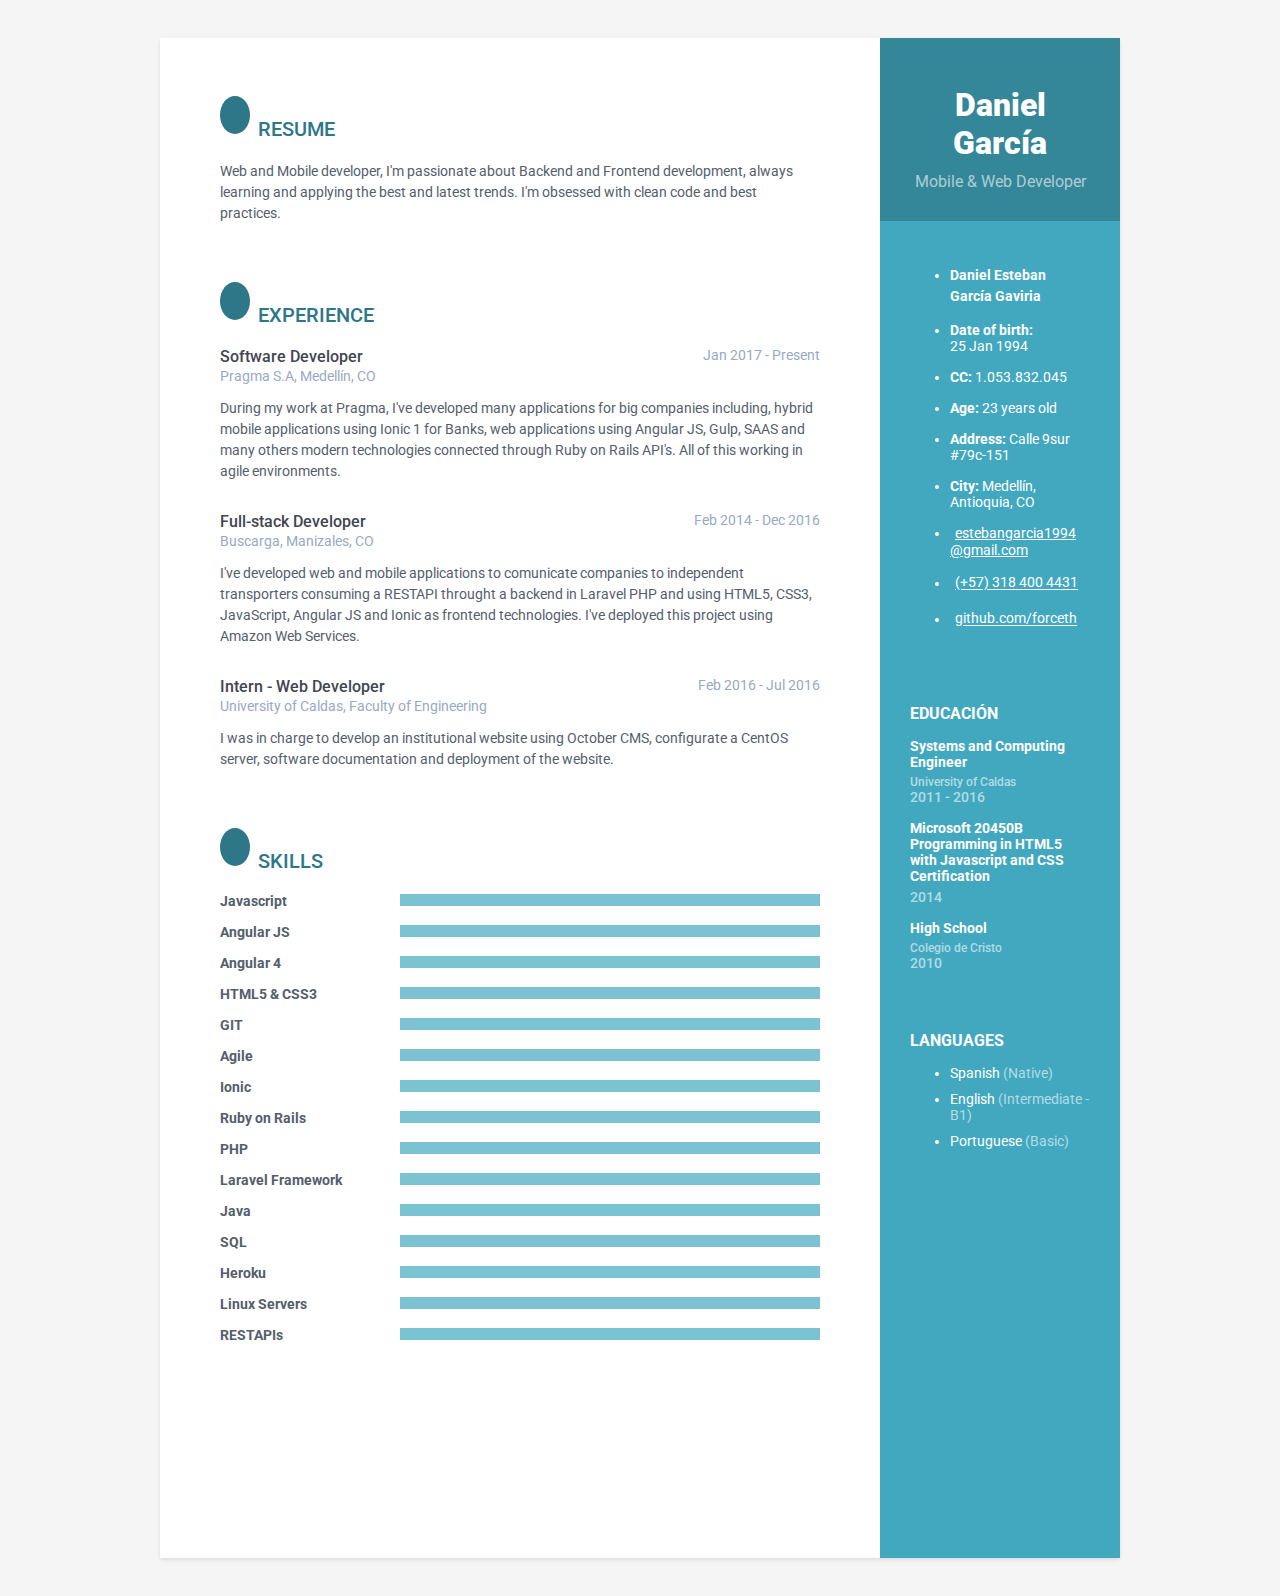
==== index.html @ 5e30acc3 "changes" ====
<!DOCTYPE html>
<!--[if IE 8]> <html lang="en" class="ie8"> <![endif]-->
<!--[if IE 9]> <html lang="en" class="ie9"> <![endif]-->
<!--[if !IE]><!-->
<html lang="en">
<!--<![endif]-->

<head>
    <title>CV Daniel García</title>
    <!-- Meta -->
    <meta charset="utf-8">
    <meta http-equiv="X-UA-Compatible" content="IE=edge">
    <meta name="viewport" content="width=device-width, initial-scale=1.0">
    <meta name="description" content="Responsive HTML5 Resume/CV Template for Developers">
    <meta name="author" content="Xiaoying Riley at 3rd Wave Media">
    <link rel="shortcut icon" href="">
    <link href='https://fonts.googleapis.com/css?family=Roboto:400,500,400italic,300italic,300,500italic,700,700italic,900,900italic'
        rel='stylesheet' type='text/css'>
    <!-- Global CSS -->
    <link rel="stylesheet" href="assets/plugins/bootstrap/css/bootstrap.min.css">
    <!-- Plugins CSS -->
    <link rel="stylesheet" href="assets/plugins/font-awesome/css/font-awesome.css">

    <!-- Theme CSS -->
    <link id="theme-style" rel="stylesheet" href="assets/css/styles.css">
    <!-- HTML5 shim and Respond.js for IE8 support of HTML5 elements and media queries -->
    <!--[if lt IE 9]>
      <script src="https://oss.maxcdn.com/html5shiv/3.7.2/html5shiv.min.js"></script>
      <script src="https://oss.maxcdn.com/respond/1.4.2/respond.min.js"></script>
    <![endif]-->
</head>

<body>
    <div class="wrapper">
        <div class="sidebar-wrapper">
            <div class="profile-container">
                <img class="profile" src="assets/images/profile-01.png" alt="" />
                <h1 class="name">Daniel García</h1>
                <h3 class="tagline"> Mobile &amp; Web Developer</h3>
            </div>
            <!--//profile-container-->

            <div class="contact-container container-block">
                <ul class="list-unstyled contact-list">
                    <li>
                        <p class="bold">Daniel Esteban García Gaviria</p>
                    </li>
                    <li><label class="bold">Date of birth:</label> <br>25 Jan 1994</li>
                    <li><label class="bold">CC:</label> 1.053.832.045</li>
                    <li><label class="bold">Age:</label> 23 years old</li>
                    <li><label class="bold">Address:</label> Calle 9sur #79c-151</li>
                    <li><label class="bold">City:</label> Medellín, Antioquia, CO</li>
                    <li class="email"><i class="fa fa-envelope"></i><a href="mailto: yourname@email.com">estebangarcia1994<br>@gmail.com</a></li>
                    <li class="phone"><i class="fa fa-phone"></i><a href="tel:3184004431">(+57) 318 400 4431</a></li>
                    <li class="github"><i class="fa fa-github"></i><a href="http://github.com/forceth" target="_blank">github.com/forceth</a></li>
                </ul>
            </div>
            <!--//contact-container-->
            <div class="education-container container-block">
                <h2 class="container-block-title">Educación</h2>
                <div class="item">
                    <h4 class="degree">Systems and Computing Engineer</h4>
                    <h5 class="meta">University of Caldas</h5>
                    <div class="time">2011 - 2016</div>
                </div>
                <!--//item-->
                <div class="item">
                    <h4 class="degree">Microsoft 20450B Programming in HTML5 with Javascript and CSS Certification</h4>
                    <div class="time">2014</div>
                </div>
                <div class="item">
                    <h4 class="degree">High School</h4>
                    <h5 class="meta">Colegio de Cristo</h5>
                    <div class="time">2010</div>
                </div>
                <!--//item-->
            </div>
            <!--//education-container-->

            <div class="languages-container container-block">
                <h2 class="container-block-title">Languages</h2>
                <ul class="list-unstyled interests-list">
                    <li>Spanish <span class="lang-desc">(Native)</span></li>
                    <li>English<span class="lang-desc"> (Intermediate - B1)</span></li>
                    <li>Portuguese <span class="lang-desc">(Basic)</span></li>
                </ul>
            </div>
            <!--//interests-->

            <!--//interests-->

        </div>
        <!--//sidebar-wrapper-->

        <div class="main-wrapper">

            <section class="section summary-section">
                <h2 class="section-title"><i class="fa fa-user"></i>Resume</h2>
                <div class="summary">
                    <p>Web and Mobile developer, I'm passionate about Backend and Frontend development, always learning and
                        applying the best and latest trends. I'm obsessed with clean code and best practices.</p>
                </div>
                <!--//summary-->
            </section>
            <!--//section-->

            <section class="section experiences-section">
                <h2 class="section-title"><i class="fa fa-briefcase"></i>Experience</h2>

                <div class="item">
                    <div class="meta">
                        <div class="upper-row">
                            <h3 class="job-title">Software Developer</h3>
                            <div class="time">Jan 2017 - Present</div>
                        </div>
                        <!--//upper-row-->
                        <div class="company">Pragma S.A, Medellín, CO</div>
                    </div>
                    <!--//meta-->
                    <div class="details">
                        <p> During my work at Pragma, I've developed many applications for big companies including, hybrid mobile
                            applications using Ionic 1 for Banks, web applications using Angular JS, Gulp, SAAS and many
                            others modern technologies connected through Ruby on Rails API's. All of this working in agile
                            environments.
                        </p>
                    </div>
                    <!--//details-->
                </div>
                <!--//item-->

                <div class="item">
                    <div class="meta">
                        <div class="upper-row">
                            <h3 class="job-title">Full-stack Developer</h3>
                            <div class="time">Feb 2014 - Dec 2016</div>
                        </div>
                        <!--//upper-row-->
                        <div class="company">Buscarga, Manizales, CO</div>
                    </div>
                    <!--//meta-->
                    <div class="details">
                        <p>I've developed web and mobile applications to comunicate companies to independent transporters consuming a
                            RESTAPI throught a backend in Laravel PHP and using HTML5, CSS3, JavaScript, Angular JS and Ionic
                            as frontend technologies. I've deployed this project using Amazon Web Services.</p>
                    </div>
                    <!--//details-->
                </div>
                <!--//item-->

                <div class="item">
                    <div class="meta">
                        <div class="upper-row">
                            <h3 class="job-title">Intern - Web Developer</h3>
                            <div class="time">Feb 2016 - Jul 2016</div>
                        </div>
                        <!--//upper-row-->
                        <div class="company">University of Caldas, Faculty of Engineering</div>
                    </div>
                    <!--//meta-->
                    <div class="details">
                        <p>I was in charge to develop an institutional website using October CMS, configurate a CentOS server,
                            software documentation and deployment of the website.</p>
                    </div>
                    <!--//details-->
                </div>
                <!--//item-->
            </section>
            <!--//section-->

            <section class="skills-section section">
                <h2 class="section-title"><i class="fa fa-rocket"></i>Skills</h2>
                <div class="skillset">
                    <div class="item">
                        <h3 class="level-title">Javascript</h3>
                        <div class="level-bar">
                            <div class="level-bar-inner" data-level="90%">
                            </div>
                        </div>
                        <!--//level-bar-->
                    </div>
                    <!--//item-->

                    <div class="item">
                        <h3 class="level-title">Angular JS</h3>
                        <div class="level-bar">
                            <div class="level-bar-inner" data-level="85%">
                            </div>
                        </div>
                        <!--//level-bar-->
                    </div>
                    <!--//item-->

                    <div class="item">
                        <h3 class="level-title">Angular 4</h3>
                        <div class="level-bar">
                            <div class="level-bar-inner" data-level="50%">
                            </div>
                        </div>
                        <!--//level-bar-->
                    </div>
                    <!--//item-->

                    <div class="item">
                        <h3 class="level-title">HTML5 &amp; CSS3</h3>
                        <div class="level-bar">
                            <div class="level-bar-inner" data-level="95%">
                            </div>
                        </div>
                        <!--//level-bar-->
                    </div>
                    <!--//item-->

                    <div class="item">
                        <h3 class="level-title">GIT</h3>
                        <div class="level-bar">
                            <div class="level-bar-inner" data-level="95%">
                            </div>
                        </div>
                        <!--//level-bar-->
                    </div>
                    <!--//item-->

                    <div class="item">
                        <h3 class="level-title">Agile</h3>
                        <div class="level-bar">
                            <div class="level-bar-inner" data-level="90%">
                            </div>
                        </div>
                        <!--//level-bar-->
                    </div>
                    <!--//item-->

                    <div class="item">
                        <h3 class="level-title">Ionic</h3>
                        <div class="level-bar">
                            <div class="level-bar-inner" data-level="80%">
                            </div>
                        </div>
                        <!--//level-bar-->
                    </div>
                    <!--//item-->

                    <div class="item">
                        <h3 class="level-title">Ruby on Rails</h3>
                        <div class="level-bar">
                            <div class="level-bar-inner" data-level="70%">
                            </div>
                        </div>
                        <!--//level-bar-->
                    </div>
                    <!--//item-->

                    <div class="item">
                        <h3 class="level-title">PHP</h3>
                        <div class="level-bar">
                            <div class="level-bar-inner" data-level="60%">
                            </div>
                        </div>
                        <!--//level-bar-->
                    </div>
                    <!--//item-->

                    <div class="item">
                        <h3 class="level-title">Laravel Framework</h3>
                        <div class="level-bar">
                            <div class="level-bar-inner" data-level="60%">
                            </div>
                        </div>
                        <!--//level-bar-->
                    </div>
                    <!--//item-->

                    <div class="item">
                        <h3 class="level-title">Java</h3>
                        <div class="level-bar">
                            <div class="level-bar-inner" data-level="90%">
                            </div>
                        </div>
                        <!--//level-bar-->
                    </div>
                    <!--//item-->

                    <div class="item">
                        <h3 class="level-title">SQL</h3>
                        <div class="level-bar">
                            <div class="level-bar-inner" data-level="80%">
                            </div>
                        </div>
                        <!--//level-bar-->
                    </div>
                    <!--//item-->

                    <div class="item">
                        <h3 class="level-title">Heroku</h3>
                        <div class="level-bar">
                            <div class="level-bar-inner" data-level="60%">
                            </div>
                        </div>
                        <!--//level-bar-->
                    </div>
                    <!--//item-->

                    <div class="item">
                        <h3 class="level-title">Linux Servers</h3>
                        <div class="level-bar">
                            <div class="level-bar-inner" data-level="50%">
                            </div>
                        </div>
                        <!--//level-bar-->
                    </div>
                    <!--//item-->

                    <div class="item">
                        <h3 class="level-title">RESTAPIs</h3>
                        <div class="level-bar">
                            <div class="level-bar-inner" data-level="80%">
                            </div>
                        </div>
                        <!--//level-bar-->
                    </div>
                    <!--//item-->
                </div>
            </section>
            <!--//skills-section-->

        </div>
        <!--//main-body-->
    </div>
    <!-- Javascript -->
    <script type="text/javascript" src="assets/plugins/jquery-1.11.3.min.js"></script>
    <script type="text/javascript" src="assets/plugins/bootstrap/js/bootstrap.min.js"></script>
    <!-- custom js -->
    <script type="text/javascript" src="assets/js/main.js"></script>
</body>

</html>
---- assets/css/styles.css ----
/*
 * Template Name: Orbit - Responsive Resume/CV Template for Developers
 * Version: 1.0
 * Author: Xiaoying Riley
 * Twitter: @3rdwave_themes
 * License: Creative Commons Attribution 3.0 License
 * Website: http://themes.3rdwavemedia.com/
*/
/* styles.css */
/* ======= Base ======= */
body {
  font-family: 'Roboto', sans-serif;
  color: #545E6C;
  background: #f5f5f5;
  font-size: 14px;
  padding: 30px;
  -webkit-font-smoothing: antialiased;
  -moz-osx-font-smoothing: grayscale;
}
h1,
h2,
h3,
h4,
h5,
h6 {
  font-weight: 700;
}
a {
  color: #2d7788;
  -webkit-transition: all 0.4s ease-in-out;
  -moz-transition: all 0.4s ease-in-out;
  -ms-transition: all 0.4s ease-in-out;
  -o-transition: all 0.4s ease-in-out;
}
a:hover {
  text-decoration: underline;
  color: #1a454f;
}
a:focus {
  text-decoration: none;
}
p {
  line-height: 1.5;
}
.wrapper {
  background: #42A8C0;
  max-width: 960px;
  margin: 0 auto;
  position: relative;
  -webkit-box-shadow: 0px 2px 4px rgba(0, 0, 0, 0.1);
  -moz-box-shadow: 0px 2px 4px rgba(0, 0, 0, 0.1);
  box-shadow: 0px 2px 4px rgba(0, 0, 0, 0.1);
}
.sidebar-wrapper {
  background: #42A8C0;
  position: absolute;
  right: 0;
  width: 240px;
  height: 100%;
  min-height: 800px;
  color: #fff;
}
.sidebar-wrapper a {
  color: #fff;
}
.sidebar-wrapper .profile-container {
  padding: 30px;
  background: rgba(0, 0, 0, 0.2);
  text-align: center;
  color: #fff;
}
.sidebar-wrapper .name {
  font-size: 32px;
  font-weight: 900;
  margin-top: 0;
  margin-bottom: 10px;
}
.sidebar-wrapper .tagline {
  color: rgba(255, 255, 255, 0.6);
  font-size: 16px;
  font-weight: 400;
  margin-top: 0;
  margin-bottom: 0;
}
.sidebar-wrapper .profile {
  margin-bottom: 15px;
}
.sidebar-wrapper .contact-list .fa {
  margin-right: 5px;
  font-size: 18px;
  vertical-align: middle;
}
.sidebar-wrapper .contact-list li {
  margin-bottom: 15px;
}
.sidebar-wrapper .contact-list li:last-child {
  margin-bottom: 0;
}
.sidebar-wrapper .contact-list .email .fa {
  font-size: 14px;
}
.sidebar-wrapper .container-block {
  padding: 30px;
}
.sidebar-wrapper .container-block-title {
  text-transform: uppercase;
  font-size: 16px;
  font-weight: 700;
  margin-top: 0;
  margin-bottom: 15px;
}
.sidebar-wrapper .degree {
  font-size: 14px;
  margin-top: 0;
  margin-bottom: 5px;
}
.sidebar-wrapper .education-container .item {
  margin-bottom: 15px;
}
.sidebar-wrapper .education-container .item:last-child {
  margin-bottom: 0;
}
.sidebar-wrapper .education-container .meta {
  color: rgba(255, 255, 255, 0.6);
  font-weight: 500;
  margin-bottom: 0px;
  margin-top: 0;
}
.sidebar-wrapper .education-container .time {
  color: rgba(255, 255, 255, 0.6);
  font-weight: 500;
  margin-bottom: 0px;
}
.sidebar-wrapper .languages-container .lang-desc {
  color: rgba(255, 255, 255, 0.6);
}
.sidebar-wrapper .languages-list {
  margin-bottom: 0;
}
.sidebar-wrapper .languages-list li {
  margin-bottom: 10px;
}
.sidebar-wrapper .languages-list li:last-child {
  margin-bottom: 0;
}
.sidebar-wrapper .interests-list {
  margin-bottom: 0;
}
.sidebar-wrapper .interests-list li {
  margin-bottom: 10px;
}
.sidebar-wrapper .interests-list li:last-child {
  margin-bottom: 0;
}
.main-wrapper {
  background: #fff;
  padding: 60px;
  padding-right: 300px;
  height: 1400px;
}
.main-wrapper .section-title {
  text-transform: uppercase;
  font-size: 20px;
  font-weight: 500;
  color: #2d7788;
  position: relative;
  margin-top: 0;
  margin-bottom: 20px;
}
.main-wrapper .section-title .fa {
  width: 30px;
  height: 30px;
  margin-right: 8px;
  display: inline-block;
  color: #fff;
  -webkit-border-radius: 50%;
  -moz-border-radius: 50%;
  -ms-border-radius: 50%;
  -o-border-radius: 50%;
  border-radius: 50%;
  -moz-background-clip: padding;
  -webkit-background-clip: padding-box;
  background-clip: padding-box;
  background: #2d7788;
  text-align: center;
  padding-top: 8px;
  font-size: 16px;
  position: relative;
  top: -2px;
}
.main-wrapper .section {
  margin-bottom: 60px;
}
.main-wrapper .experiences-section .item {
  margin-bottom: 30px;
}
.main-wrapper .upper-row {
  position: relative;
  overflow: hidden;
  margin-bottom: 2px;
}
.main-wrapper .job-title {
  color: #3F4650;
  font-size: 16px;
  margin-top: 0;
  margin-bottom: 0;
  font-weight: 500;
}
.main-wrapper .time {
  position: absolute;
  right: 0;
  top: 0;
  color: #97AAC3;
}
.main-wrapper .company {
  margin-bottom: 10px;
  color: #97AAC3;
}
.main-wrapper .project-title {
  font-size: 16px;
  font-weight: 400;
  margin-top: 0;
  margin-bottom: 5px;
}
.main-wrapper .projects-section .intro {
  margin-bottom: 30px;
}
.main-wrapper .projects-section .item {
  margin-bottom: 15px;
}
.skillset .item {
  margin-bottom: 15px;
  overflow: hidden;
}
.skillset .level-title {
  font-size: 14px;
  margin-top: 0;
  margin-bottom: 12px;
}
.skillset .level-bar {
  height: 12px;
  background: #f5f5f5;
}
.skillset .level-bar-inner {
  height: 12px;
  background: #7bc2d3;
}
.footer {
  padding: 30px;
  padding-top: 60px;
}
.footer .copyright {
  line-height: 1.6;
  color: #545E6C;
  font-size: 13px;
}
.footer .fa-heart {
  color: #fb866a;
}
/* Extra small devices (phones, less than 768px) */
@media (max-width: 767px) {
  .sidebar-wrapper {
    position: static;
    width: inherit;
  }
  .main-wrapper {
    padding: 30px;
  }
  .main-wrapper .time {
    position: static;
    display: block;
    margin-top: 5px;
  }
  .main-wrapper .upper-row {
    margin-bottom: 0;
  }
}

.bold {
  font-weight: bold;
}
/* Small devices (tablets, 768px and up) */
/* Medium devices (desktops, 992px and up) */
@media (min-width: 992px) {
  .skillset .level-title {
    display: inline-block;
    float: left;
    width: 30%;
    margin-bottom: 0;
  }
  .skillset .level-bar {
    display: inline-block;
    width: 70%;
    float: left;
    position: relative;
    top: 1px;
  }
}
/* Large devices (large desktops, 1200px and up) */
/* Ex-Large devices (large desktops, 1200px and up) */
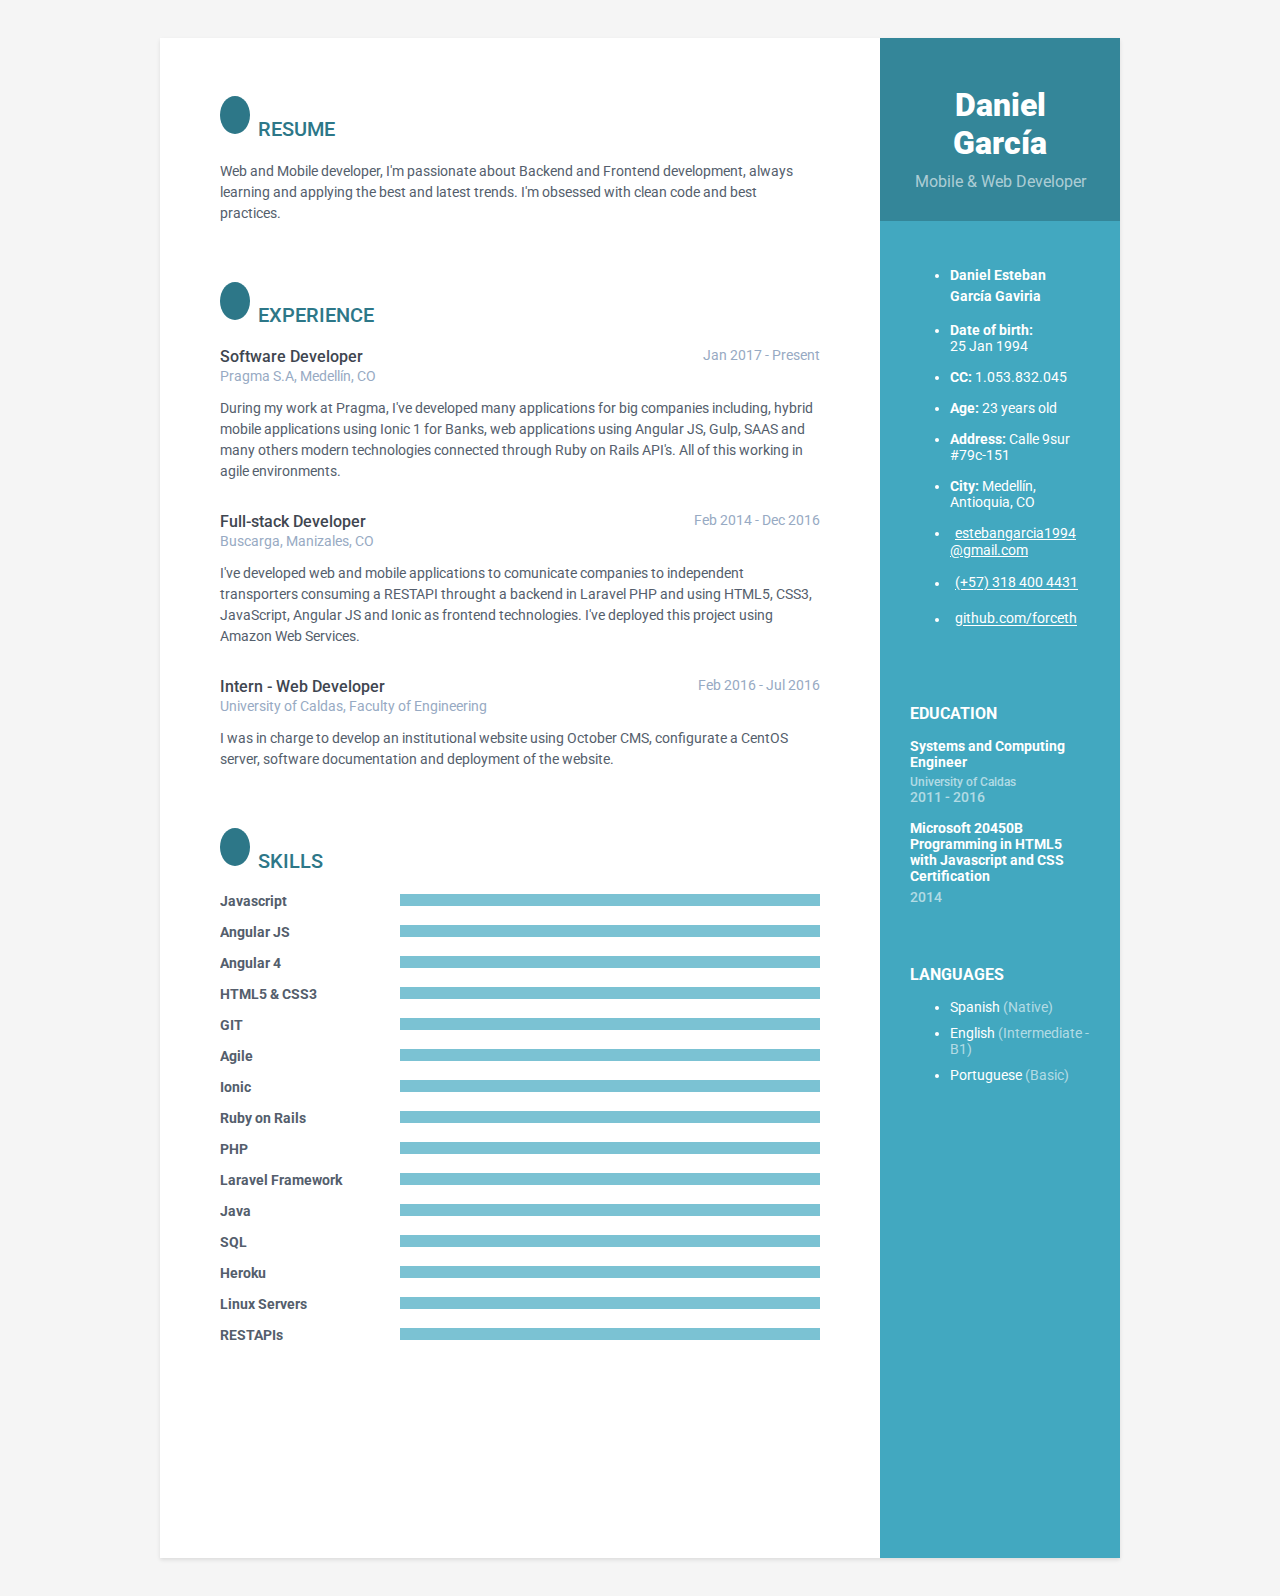
==== commit 82fa55f7: "changes" ====
--- a/index.html
+++ b/index.html
@@ -57,7 +57,7 @@
             </div>
             <!--//contact-container-->
             <div class="education-container container-block">
-                <h2 class="container-block-title">Educación</h2>
+                <h2 class="container-block-title">Education</h2>
                 <div class="item">
                     <h4 class="degree">Systems and Computing Engineer</h4>
                     <h5 class="meta">University of Caldas</h5>
@@ -67,11 +67,6 @@
                 <div class="item">
                     <h4 class="degree">Microsoft 20450B Programming in HTML5 with Javascript and CSS Certification</h4>
                     <div class="time">2014</div>
-                </div>
-                <div class="item">
-                    <h4 class="degree">High School</h4>
-                    <h5 class="meta">Colegio de Cristo</h5>
-                    <div class="time">2010</div>
                 </div>
                 <!--//item-->
             </div>
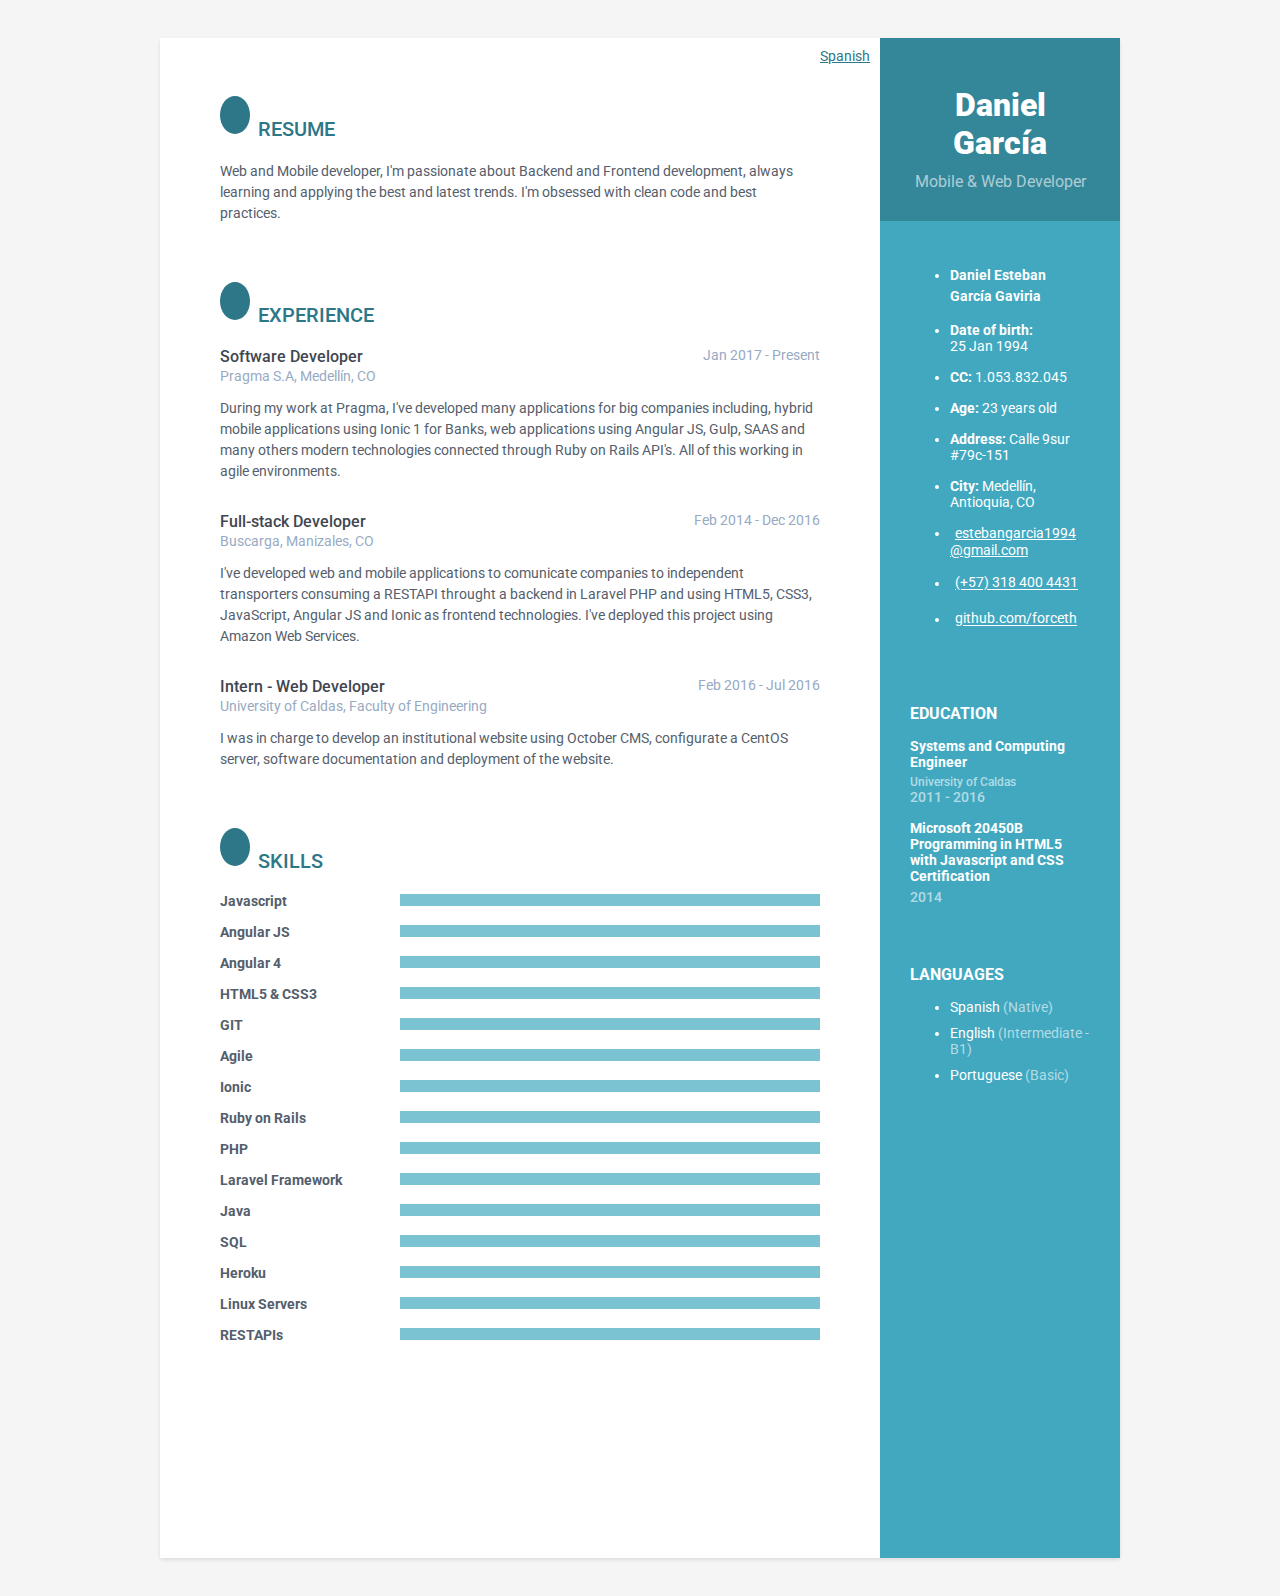
==== commit 66f1b363: "changes" ====
--- a/index.html
+++ b/index.html
@@ -88,7 +88,9 @@
         <!--//sidebar-wrapper-->
 
         <div class="main-wrapper">
-
+            <div class="language">
+                <a href="index-es.html">Spanish</a>
+            </div>
             <section class="section summary-section">
                 <h2 class="section-title"><i class="fa fa-user"></i>Resume</h2>
                 <div class="summary">
@@ -134,9 +136,9 @@
                     </div>
                     <!--//meta-->
                     <div class="details">
-                        <p>I've developed web and mobile applications to comunicate companies to independent transporters consuming a
-                            RESTAPI throught a backend in Laravel PHP and using HTML5, CSS3, JavaScript, Angular JS and Ionic
-                            as frontend technologies. I've deployed this project using Amazon Web Services.</p>
+                        <p>I've developed web and mobile applications to comunicate companies to independent transporters consuming
+                            a RESTAPI throught a backend in Laravel PHP and using HTML5, CSS3, JavaScript, Angular JS and
+                            Ionic as frontend technologies. I've deployed this project using Amazon Web Services.</p>
                     </div>
                     <!--//details-->
                 </div>
--- a/assets/css/styles.css
+++ b/assets/css/styles.css
@@ -6,8 +6,13 @@
  * License: Creative Commons Attribution 3.0 License
  * Website: http://themes.3rdwavemedia.com/
 */
+
+
 /* styles.css */
+
+
 /* ======= Base ======= */
+
 body {
   font-family: 'Roboto', sans-serif;
   color: #545E6C;
@@ -17,6 +22,7 @@
   -webkit-font-smoothing: antialiased;
   -moz-osx-font-smoothing: grayscale;
 }
+
 h1,
 h2,
 h3,
@@ -25,6 +31,7 @@
 h6 {
   font-weight: 700;
 }
+
 a {
   color: #2d7788;
   -webkit-transition: all 0.4s ease-in-out;
@@ -32,16 +39,20 @@
   -ms-transition: all 0.4s ease-in-out;
   -o-transition: all 0.4s ease-in-out;
 }
+
 a:hover {
   text-decoration: underline;
   color: #1a454f;
 }
+
 a:focus {
   text-decoration: none;
 }
+
 p {
   line-height: 1.5;
 }
+
 .wrapper {
   background: #42A8C0;
   max-width: 960px;
@@ -51,6 +62,7 @@
   -moz-box-shadow: 0px 2px 4px rgba(0, 0, 0, 0.1);
   box-shadow: 0px 2px 4px rgba(0, 0, 0, 0.1);
 }
+
 .sidebar-wrapper {
   background: #42A8C0;
   position: absolute;
@@ -60,21 +72,25 @@
   min-height: 800px;
   color: #fff;
 }
+
 .sidebar-wrapper a {
   color: #fff;
 }
+
 .sidebar-wrapper .profile-container {
   padding: 30px;
   background: rgba(0, 0, 0, 0.2);
   text-align: center;
   color: #fff;
 }
+
 .sidebar-wrapper .name {
   font-size: 32px;
   font-weight: 900;
   margin-top: 0;
   margin-bottom: 10px;
 }
+
 .sidebar-wrapper .tagline {
   color: rgba(255, 255, 255, 0.6);
   font-size: 16px;
@@ -82,26 +98,33 @@
   margin-top: 0;
   margin-bottom: 0;
 }
+
 .sidebar-wrapper .profile {
   margin-bottom: 15px;
 }
+
 .sidebar-wrapper .contact-list .fa {
   margin-right: 5px;
   font-size: 18px;
   vertical-align: middle;
 }
+
 .sidebar-wrapper .contact-list li {
   margin-bottom: 15px;
 }
+
 .sidebar-wrapper .contact-list li:last-child {
   margin-bottom: 0;
 }
+
 .sidebar-wrapper .contact-list .email .fa {
   font-size: 14px;
 }
+
 .sidebar-wrapper .container-block {
   padding: 30px;
 }
+
 .sidebar-wrapper .container-block-title {
   text-transform: uppercase;
   font-size: 16px;
@@ -109,55 +132,69 @@
   margin-top: 0;
   margin-bottom: 15px;
 }
+
 .sidebar-wrapper .degree {
   font-size: 14px;
   margin-top: 0;
   margin-bottom: 5px;
 }
+
 .sidebar-wrapper .education-container .item {
   margin-bottom: 15px;
 }
+
 .sidebar-wrapper .education-container .item:last-child {
   margin-bottom: 0;
 }
+
 .sidebar-wrapper .education-container .meta {
   color: rgba(255, 255, 255, 0.6);
   font-weight: 500;
   margin-bottom: 0px;
   margin-top: 0;
 }
+
 .sidebar-wrapper .education-container .time {
   color: rgba(255, 255, 255, 0.6);
   font-weight: 500;
   margin-bottom: 0px;
 }
+
 .sidebar-wrapper .languages-container .lang-desc {
   color: rgba(255, 255, 255, 0.6);
 }
+
 .sidebar-wrapper .languages-list {
   margin-bottom: 0;
 }
+
 .sidebar-wrapper .languages-list li {
   margin-bottom: 10px;
 }
+
 .sidebar-wrapper .languages-list li:last-child {
   margin-bottom: 0;
 }
+
 .sidebar-wrapper .interests-list {
   margin-bottom: 0;
 }
+
 .sidebar-wrapper .interests-list li {
   margin-bottom: 10px;
 }
+
 .sidebar-wrapper .interests-list li:last-child {
   margin-bottom: 0;
 }
+
 .main-wrapper {
   background: #fff;
   padding: 60px;
   padding-right: 300px;
   height: 1400px;
 }
+
 .main-wrapper .section-title {
   text-transform: uppercase;
   font-size: 20px;
@@ -167,6 +204,7 @@
   margin-top: 0;
   margin-bottom: 20px;
 }
+
 .main-wrapper .section-title .fa {
   width: 30px;
   height: 30px;
@@ -188,17 +226,21 @@
   position: relative;
   top: -2px;
 }
+
 .main-wrapper .section {
   margin-bottom: 60px;
 }
+
 .main-wrapper .experiences-section .item {
   margin-bottom: 30px;
 }
+
 .main-wrapper .upper-row {
   position: relative;
   overflow: hidden;
   margin-bottom: 2px;
 }
+
 .main-wrapper .job-title {
   color: #3F4650;
   font-size: 16px;
@@ -206,58 +248,73 @@
   margin-bottom: 0;
   font-weight: 500;
 }
+
 .main-wrapper .time {
   position: absolute;
   right: 0;
   top: 0;
   color: #97AAC3;
 }
+
 .main-wrapper .company {
   margin-bottom: 10px;
   color: #97AAC3;
 }
+
 .main-wrapper .project-title {
   font-size: 16px;
   font-weight: 400;
   margin-top: 0;
   margin-bottom: 5px;
 }
+
 .main-wrapper .projects-section .intro {
   margin-bottom: 30px;
 }
+
 .main-wrapper .projects-section .item {
   margin-bottom: 15px;
 }
+
 .skillset .item {
   margin-bottom: 15px;
   overflow: hidden;
 }
+
 .skillset .level-title {
   font-size: 14px;
   margin-top: 0;
   margin-bottom: 12px;
 }
+
 .skillset .level-bar {
   height: 12px;
   background: #f5f5f5;
 }
+
 .skillset .level-bar-inner {
   height: 12px;
   background: #7bc2d3;
 }
+
 .footer {
   padding: 30px;
   padding-top: 60px;
 }
+
 .footer .copyright {
   line-height: 1.6;
   color: #545E6C;
   font-size: 13px;
 }
+
 .footer .fa-heart {
   color: #fb866a;
 }
+
+
 /* Extra small devices (phones, less than 768px) */
+
 @media (max-width: 767px) {
   .sidebar-wrapper {
     position: static;
@@ -279,8 +336,19 @@
 .bold {
   font-weight: bold;
 }
+
+.language{
+  width: 100px;
+  position: absolute;
+  top: 10px;
+  right: 200px;
+}
+
 /* Small devices (tablets, 768px and up) */
+
+
 /* Medium devices (desktops, 992px and up) */
+
 @media (min-width: 992px) {
   .skillset .level-title {
     display: inline-block;
@@ -296,5 +364,9 @@
     top: 1px;
   }
 }
+
+
 /* Large devices (large desktops, 1200px and up) */
-/* Ex-Large devices (large desktops, 1200px and up) */
+
+
+/* Ex-Large devices (large desktops, 1200px and up) */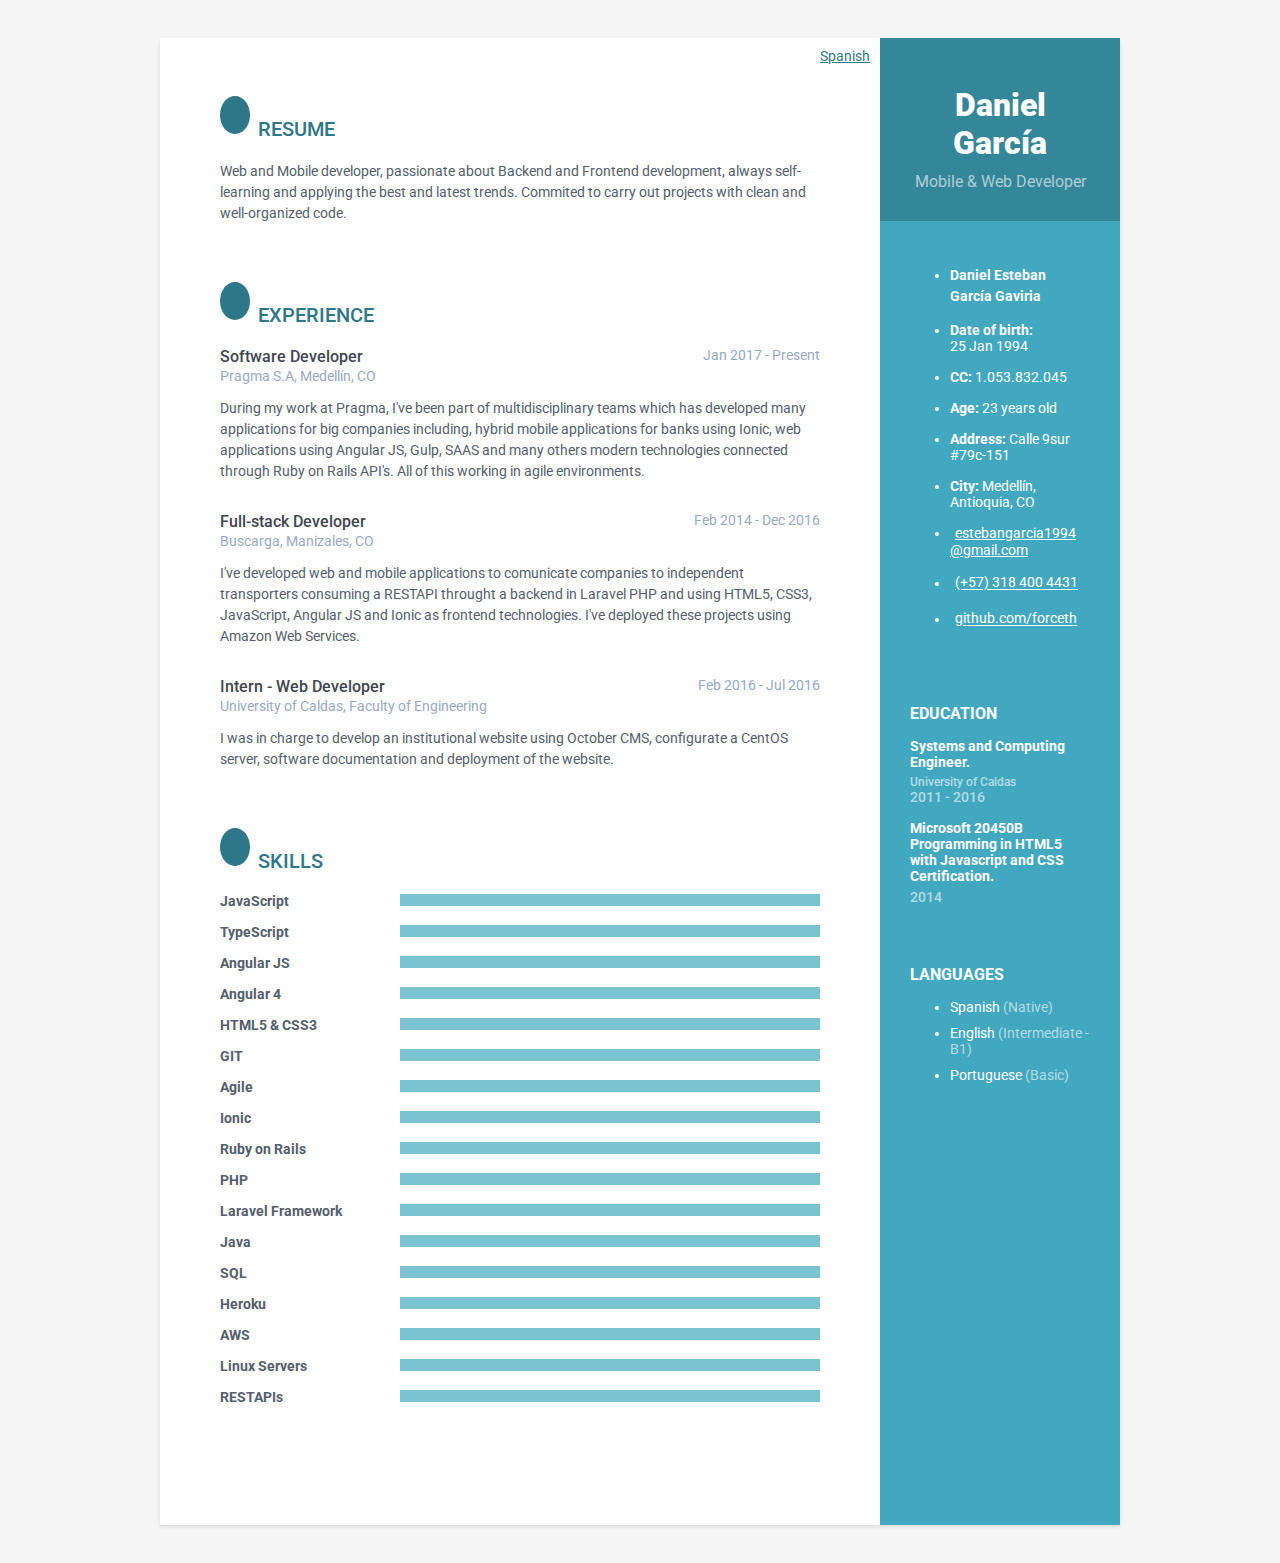
==== commit 84c8bc0b: "changes" ====
--- a/index.html
+++ b/index.html
@@ -59,13 +59,13 @@
             <div class="education-container container-block">
                 <h2 class="container-block-title">Education</h2>
                 <div class="item">
-                    <h4 class="degree">Systems and Computing Engineer</h4>
+                    <h4 class="degree">Systems and Computing Engineer.</h4>
                     <h5 class="meta">University of Caldas</h5>
                     <div class="time">2011 - 2016</div>
                 </div>
                 <!--//item-->
                 <div class="item">
-                    <h4 class="degree">Microsoft 20450B Programming in HTML5 with Javascript and CSS Certification</h4>
+                    <h4 class="degree">Microsoft 20450B Programming in HTML5 with Javascript and CSS Certification.</h4>
                     <div class="time">2014</div>
                 </div>
                 <!--//item-->
@@ -94,8 +94,9 @@
             <section class="section summary-section">
                 <h2 class="section-title"><i class="fa fa-user"></i>Resume</h2>
                 <div class="summary">
-                    <p>Web and Mobile developer, I'm passionate about Backend and Frontend development, always learning and
-                        applying the best and latest trends. I'm obsessed with clean code and best practices.</p>
+                    <p>Web and Mobile developer, passionate about Backend and Frontend development, always self-learning and
+                        applying the best and latest trends. Commited to carry out projects with clean and well-organized
+                        code.</p>
                 </div>
                 <!--//summary-->
             </section>
@@ -115,10 +116,10 @@
                     </div>
                     <!--//meta-->
                     <div class="details">
-                        <p> During my work at Pragma, I've developed many applications for big companies including, hybrid mobile
-                            applications using Ionic 1 for Banks, web applications using Angular JS, Gulp, SAAS and many
-                            others modern technologies connected through Ruby on Rails API's. All of this working in agile
-                            environments.
+                        <p> During my work at Pragma, I've been part of multidisciplinary teams which has developed many applications
+                            for big companies including, hybrid mobile applications for banks using Ionic, web applications
+                            using Angular JS, Gulp, SAAS and many others modern technologies connected through Ruby on Rails
+                            API's. All of this working in agile environments.
                         </p>
                     </div>
                     <!--//details-->
@@ -138,7 +139,7 @@
                     <div class="details">
                         <p>I've developed web and mobile applications to comunicate companies to independent transporters consuming
                             a RESTAPI throught a backend in Laravel PHP and using HTML5, CSS3, JavaScript, Angular JS and
-                            Ionic as frontend technologies. I've deployed this project using Amazon Web Services.</p>
+                            Ionic as frontend technologies. I've deployed these projects using Amazon Web Services.</p>
                     </div>
                     <!--//details-->
                 </div>
@@ -168,7 +169,7 @@
                 <h2 class="section-title"><i class="fa fa-rocket"></i>Skills</h2>
                 <div class="skillset">
                     <div class="item">
-                        <h3 class="level-title">Javascript</h3>
+                        <h3 class="level-title">JavaScript</h3>
                         <div class="level-bar">
                             <div class="level-bar-inner" data-level="90%">
                             </div>
@@ -178,6 +179,15 @@
                     <!--//item-->
 
                     <div class="item">
+                        <h3 class="level-title">TypeScript</h3>
+                        <div class="level-bar">
+                            <div class="level-bar-inner" data-level="60%">
+                            </div>
+                        </div>
+                        <!--//level-bar-->
+                    </div>
+
+                    <div class="item">
                         <h3 class="level-title">Angular JS</h3>
                         <div class="level-bar">
                             <div class="level-bar-inner" data-level="85%">
@@ -291,6 +301,15 @@
                         <h3 class="level-title">Heroku</h3>
                         <div class="level-bar">
                             <div class="level-bar-inner" data-level="60%">
+                            </div>
+                        </div>
+                        <!--//level-bar-->
+                    </div>
+
+                    <div class="item">
+                        <h3 class="level-title">AWS</h3>
+                        <div class="level-bar">
+                            <div class="level-bar-inner" data-level="50%">
                             </div>
                         </div>
                         <!--//level-bar-->
--- a/assets/css/styles.css
+++ b/assets/css/styles.css
@@ -192,7 +192,7 @@
   background: #fff;
   padding: 60px;
   padding-right: 300px;
-  height: 1400px;
+  height: auto;
 }
 
 .main-wrapper .section-title {
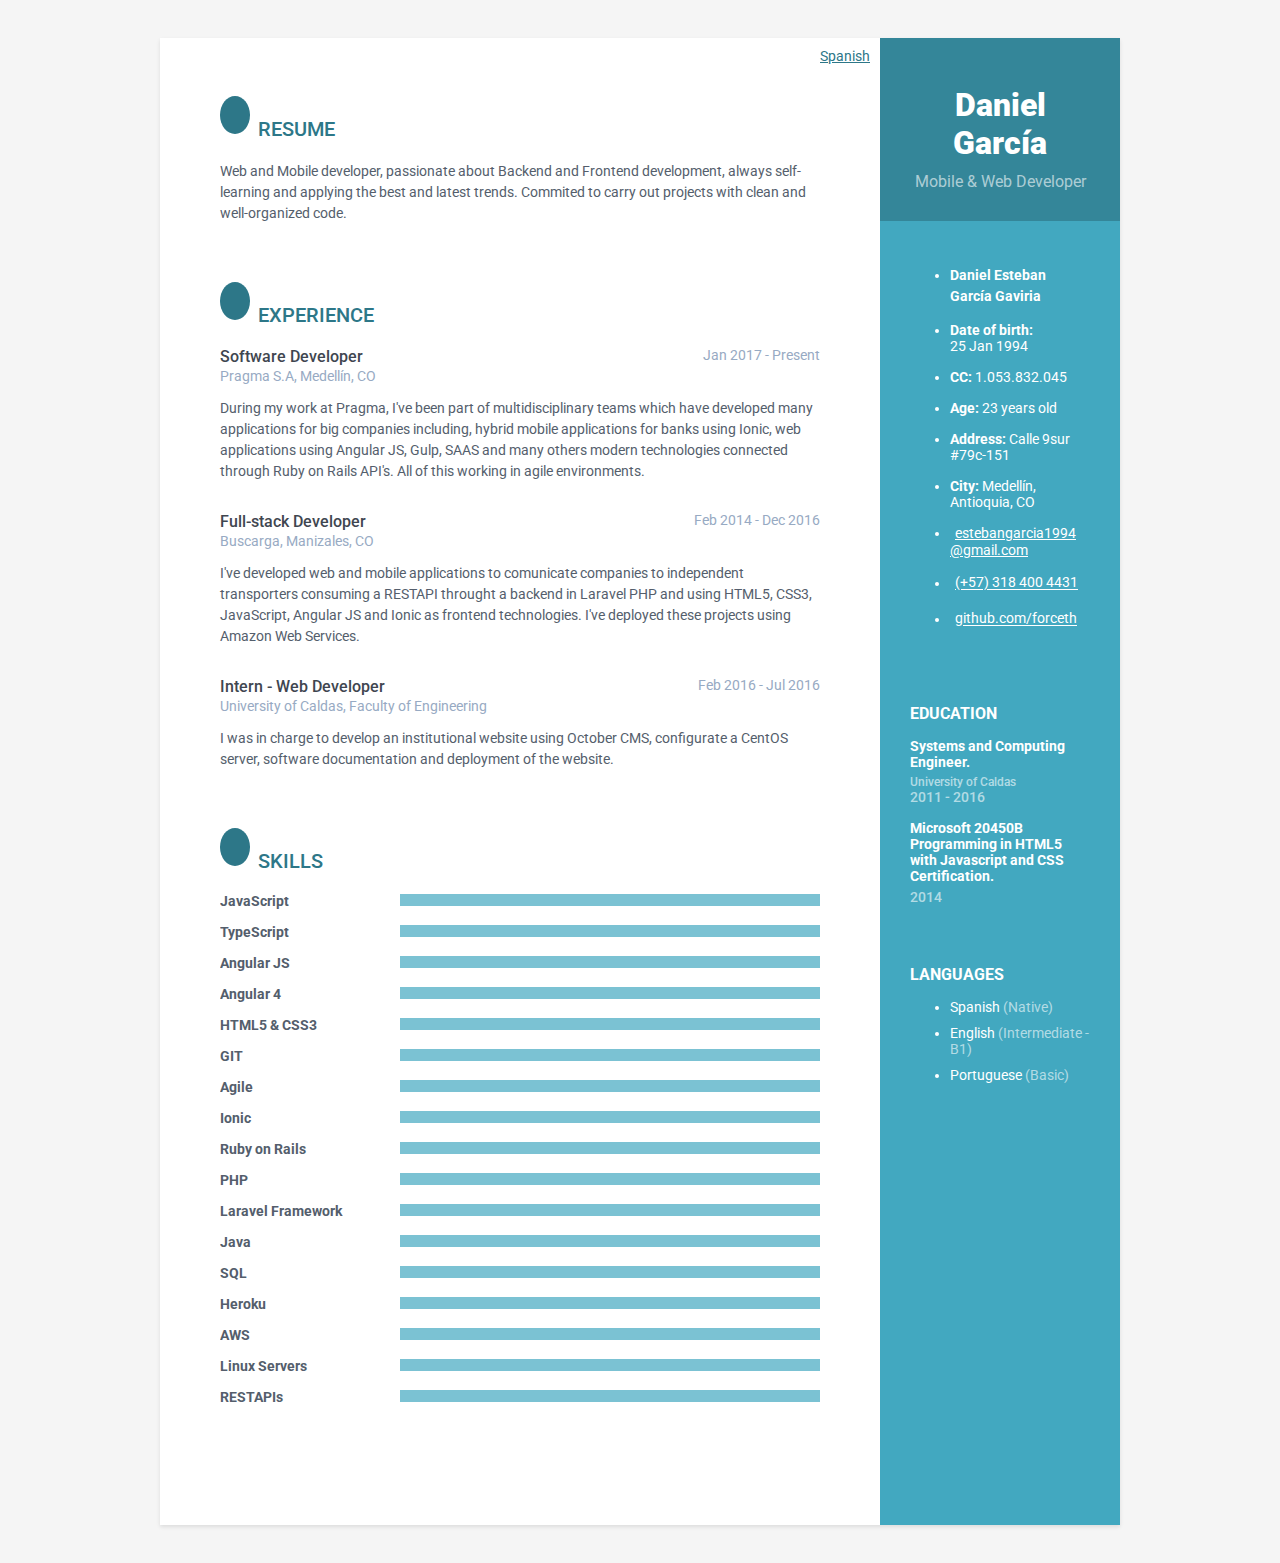
==== commit a21b03d5: "changes" ====
--- a/index.html
+++ b/index.html
@@ -116,7 +116,7 @@
                     </div>
                     <!--//meta-->
                     <div class="details">
-                        <p> During my work at Pragma, I've been part of multidisciplinary teams which has developed many applications
+                        <p> During my work at Pragma, I've been part of multidisciplinary teams which have developed many applications
                             for big companies including, hybrid mobile applications for banks using Ionic, web applications
                             using Angular JS, Gulp, SAAS and many others modern technologies connected through Ruby on Rails
                             API's. All of this working in agile environments.
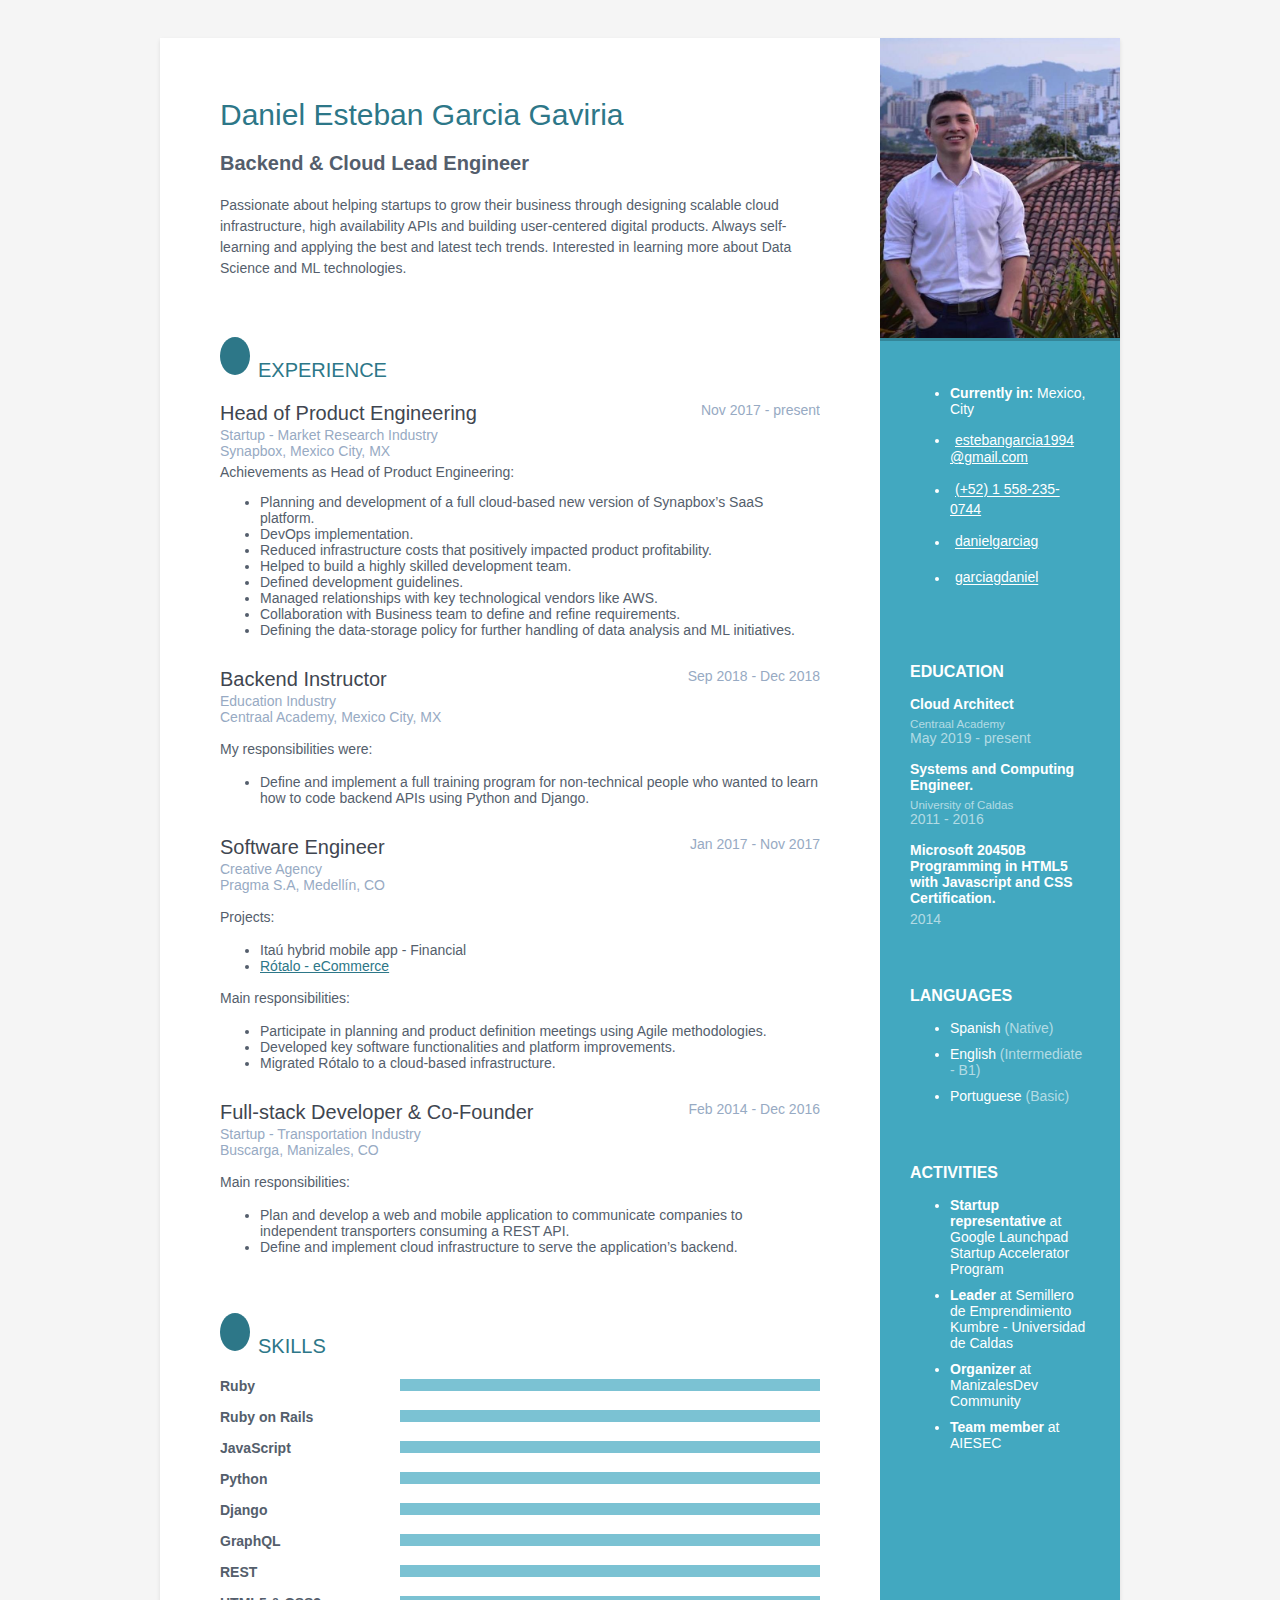
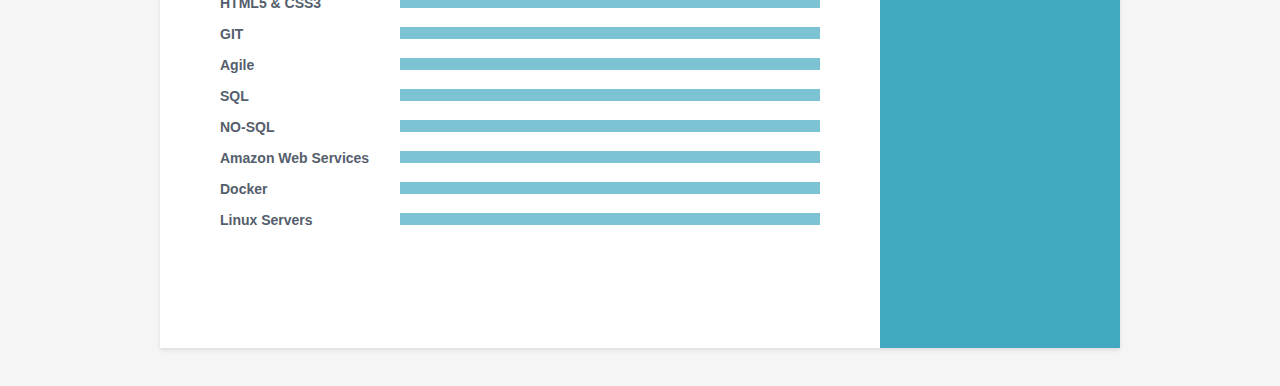
==== commit 0eeb7326: "version 3" ====
--- a/index.html
+++ b/index.html
@@ -6,16 +6,18 @@
 <!--<![endif]-->
 
 <head>
-    <title>CV Daniel García</title>
+    <title>Daniel Garcia CV</title>
     <!-- Meta -->
     <meta charset="utf-8">
     <meta http-equiv="X-UA-Compatible" content="IE=edge">
     <meta name="viewport" content="width=device-width, initial-scale=1.0">
-    <meta name="description" content="Responsive HTML5 Resume/CV Template for Developers">
-    <meta name="author" content="Xiaoying Riley at 3rd Wave Media">
+    <meta name="description" content="Daniel Garcia Gaviria - Computer Engineer">
+    <meta name="author" content="Daniel Garcia Gaviria">
     <link rel="shortcut icon" href="">
-    <link href='https://fonts.googleapis.com/css?family=Roboto:400,500,400italic,300italic,300,500italic,700,700italic,900,900italic'
-        rel='stylesheet' type='text/css'>
+    <!-- <link href="https://fonts.googleapis.com/css?family=Noto+Sans+HK&display=swap" rel="stylesheet"> -->
+    <!-- <link
+        href='https://fonts.googleapis.com/css?family=Roboto:400,500,400italic,300italic,300,500italic,700,700italic,900,900italic'
+        rel='stylesheet' type='text/css'> -->
     <!-- Global CSS -->
     <link rel="stylesheet" href="assets/plugins/bootstrap/css/bootstrap.min.css">
     <!-- Plugins CSS -->
@@ -34,30 +36,32 @@
     <div class="wrapper">
         <div class="sidebar-wrapper">
             <div class="profile-container">
-                <img class="profile" src="assets/images/profile-01.png" alt="" />
-                <h1 class="name">Daniel García</h1>
-                <h3 class="tagline"> Mobile &amp; Web Developer</h3>
+                <img class="profile" src="assets/images/profile-02.jpg" alt="" />
+                <!-- <h3 class="tagline"> Backend/Cloud Engineer</h3> -->
             </div>
             <!--//profile-container-->
 
             <div class="contact-container container-block">
                 <ul class="list-unstyled contact-list">
-                    <li>
-                        <p class="bold">Daniel Esteban García Gaviria</p>
-                    </li>
-                    <li><label class="bold">Date of birth:</label> <br>25 Jan 1994</li>
-                    <li><label class="bold">CC:</label> 1.053.832.045</li>
-                    <li><label class="bold">Age:</label> 23 years old</li>
-                    <li><label class="bold">Address:</label> Calle 9sur #79c-151</li>
-                    <li><label class="bold">City:</label> Medellín, Antioquia, CO</li>
-                    <li class="email"><i class="fa fa-envelope"></i><a href="mailto: yourname@email.com">estebangarcia1994<br>@gmail.com</a></li>
-                    <li class="phone"><i class="fa fa-phone"></i><a href="tel:3184004431">(+57) 318 400 4431</a></li>
-                    <li class="github"><i class="fa fa-github"></i><a href="http://github.com/forceth" target="_blank">github.com/forceth</a></li>
+                    <li><label class="bold">Currently in:</label> Mexico, City</li>
+                    <li class="email"><i class="fa fa-envelope"></i><a
+                            href="mailto: yourname@email.com">estebangarcia1994<br>@gmail.com</a></li>
+                    <li class="phone"><i class="fa fa-phone"></i><a href="tel:3184004431">(+52) 1 558-235-0744</a></li>
+                    <li class="github"><i class="fa fa-github"></i><a href="http://github.com/danielgarciag"
+                            target="_blank">danielgarciag</a></li>
+                    <li class="github"><i class="fa fa-linkedin"></i><a href="http://www.linkedin.com/in/garciagdaniel"
+                            target="_blank">garciagdaniel</a></li>
                 </ul>
             </div>
             <!--//contact-container-->
             <div class="education-container container-block">
                 <h2 class="container-block-title">Education</h2>
+                <div class="item">
+                    <h4 class="degree">Cloud Architect</h4>
+                    <h5 class="meta">Centraal Academy</h5>
+                    <div class="time">May 2019 - present</div>
+                </div>
+                <!--//item-->
                 <div class="item">
                     <h4 class="degree">Systems and Computing Engineer.</h4>
                     <h5 class="meta">University of Caldas</h5>
@@ -80,6 +84,16 @@
                     <li>Portuguese <span class="lang-desc">(Basic)</span></li>
                 </ul>
             </div>
+            <div class="activites-container container-block">
+                <h2 class="container-block-title">Activities</h2>
+                <ul class="list-unstyled interests-list">
+                    <li> <span class="bold"> Startup representative </span> at Google Launchpad Startup Accelerator
+                        Program </li>
+                    <li>  <span class="bold">Leader</span> at Semillero de Emprendimiento Kumbre - Universidad de Caldas</li>
+                    <li><span class="bold">Organizer</span> at ManizalesDev Community </li>
+                    <li><span class="bold">Team member</span> at AIESEC </li>
+                </ul>
+            </div>
             <!--//interests-->
 
             <!--//interests-->
@@ -88,15 +102,18 @@
         <!--//sidebar-wrapper-->
 
         <div class="main-wrapper">
-            <div class="language">
+            <!-- <div class="language">
                 <a href="index-es.html">Spanish</a>
-            </div>
+            </div> -->
             <section class="section summary-section">
-                <h2 class="section-title"><i class="fa fa-user"></i>Resume</h2>
+                <h2 class="name-title">Daniel Esteban Garcia Gaviria</h2>
+                <h3 class="position">Backend & Cloud Lead Engineer</h3>
                 <div class="summary">
-                    <p>Web and Mobile developer, passionate about Backend and Frontend development, always self-learning and
-                        applying the best and latest trends. Commited to carry out projects with clean and well-organized
-                        code.</p>
+                    <p>Passionate about helping startups to grow their business through
+                        designing scalable cloud infrastructure, high availability APIs and building user-centered
+                        digital products. Always self-learning and
+                        applying the best and latest tech trends. Interested in learning more about Data Science and ML
+                        technologies.</p>
                 </div>
                 <!--//summary-->
             </section>
@@ -104,60 +121,115 @@
 
             <section class="section experiences-section">
                 <h2 class="section-title"><i class="fa fa-briefcase"></i>Experience</h2>
-
                 <div class="item">
                     <div class="meta">
                         <div class="upper-row">
-                            <h3 class="job-title">Software Developer</h3>
-                            <div class="time">Jan 2017 - Present</div>
+                            <h3 class="job-title">Head of Product Engineering</h3>
+                            <div class="time">Nov 2017 - present</div>
                         </div>
                         <!--//upper-row-->
-                        <div class="company">Pragma S.A, Medellín, CO</div>
+                        <div class="company">Startup - Market Research Industry</div>
+                        <div class="company">Synapbox, Mexico City, MX</div>
                     </div>
                     <!--//meta-->
                     <div class="details">
-                        <p> During my work at Pragma, I've been part of multidisciplinary teams which have developed many applications
-                            for big companies including, hybrid mobile applications for banks using Ionic, web applications
-                            using Angular JS, Gulp, SAAS and many others modern technologies connected through Ruby on Rails
-                            API's. All of this working in agile environments.
+                        Achievements as Head of Product Engineering:
+                        <p>
+                            <ul>
+                                <li>Planning and development of a full cloud-based new version of Synapbox’s SaaS
+                                    platform.</li>
+                                <li>DevOps implementation.</li>
+                                <li>Reduced infrastructure costs that positively impacted product profitability.</li>
+                                <li>Helped to build a highly skilled development team.</li>
+                                <li>Defined development guidelines.</li>
+                                <li>Managed relationships with key technological vendors like AWS.</li>
+                                <li>Collaboration with Business team to define and refine requirements.</li>
+                                <li>Defining the data-storage policy for further handling of data analysis and ML
+                                    initiatives.</li>
+                            </ul>
                         </p>
                     </div>
                     <!--//details-->
                 </div>
-                <!--//item-->
-
                 <div class="item">
                     <div class="meta">
                         <div class="upper-row">
-                            <h3 class="job-title">Full-stack Developer</h3>
-                            <div class="time">Feb 2014 - Dec 2016</div>
+                            <h3 class="job-title">Backend Instructor</h3>
+                            <div class="time">Sep 2018 - Dec 2018</div>
                         </div>
                         <!--//upper-row-->
-                        <div class="company">Buscarga, Manizales, CO</div>
+                        <div class="company">Education Industry</div>
+                        <div class="company">Centraal Academy, Mexico City, MX</div>
                     </div>
                     <!--//meta-->
                     <div class="details">
-                        <p>I've developed web and mobile applications to comunicate companies to independent transporters consuming
-                            a RESTAPI throught a backend in Laravel PHP and using HTML5, CSS3, JavaScript, Angular JS and
-                            Ionic as frontend technologies. I've deployed these projects using Amazon Web Services.</p>
+                        <p>
+                            My responsibilities were:
+                            <ul>
+                                <li>Define and implement a full training program for non-technical people who wanted to
+                                    learn how to code backend APIs using Python and Django.</li>
+                            </ul>
+                        </p>
                     </div>
                     <!--//details-->
                 </div>
-                <!--//item-->
-
                 <div class="item">
                     <div class="meta">
                         <div class="upper-row">
-                            <h3 class="job-title">Intern - Web Developer</h3>
-                            <div class="time">Feb 2016 - Jul 2016</div>
+                            <h3 class="job-title">Software Engineer</h3>
+                            <div class="time">Jan 2017 - Nov 2017</div>
                         </div>
                         <!--//upper-row-->
-                        <div class="company">University of Caldas, Faculty of Engineering</div>
+                        <div class="company">Creative Agency</div>
+                        <div class="company">Pragma S.A, Medellín, CO</div>
                     </div>
                     <!--//meta-->
                     <div class="details">
-                        <p>I was in charge to develop an institutional website using October CMS, configurate a CentOS server,
-                            software documentation and deployment of the website.</p>
+                        <p>
+                            Projects:
+                            <ul>
+                                <li>Itaú hybrid mobile app - Financial</li>
+                                <li> <a href="https://www.rotalo.com.co/public" target="_blank">Rótalo - eCommerce</a>
+                                </li>
+                            </ul>
+                        </p>
+                        <p> Main responsibilities:
+                            <ul>
+                                <li>
+                                    Participate in planning and product definition meetings using Agile methodologies.
+                                </li>
+                                <li>
+                                    Developed key software functionalities and platform improvements.
+                                </li>
+                                <li>
+                                    Migrated Rótalo to a cloud-based infrastructure.
+                                </li>
+                            </ul>
+                        </p>
+                    </div>
+                    <!--//details-->
+                </div>
+                <!--//item-->
+
+                <div class="item">
+                    <div class="meta">
+                        <div class="upper-row">
+                            <h3 class="job-title">Full-stack Developer & Co-Founder</h3>
+                            <div class="time">Feb 2014 - Dec 2016</div>
+                        </div>
+                        <!--//upper-row-->
+                        <div class="company">Startup - Transportation Industry</div>
+                        <div class="company">Buscarga, Manizales, CO</div>
+                    </div>
+                    <!--//meta-->
+                    <div class="details">
+                        <p>Main responsibilities:
+                            <ul>
+                                <li>Plan and develop a web and mobile application to communicate companies to
+                                    independent transporters consuming a REST API.</li>
+                                <li>Define and implement cloud infrastructure to serve the application’s backend.</li>
+                            </ul>
+                        </p>
                     </div>
                     <!--//details-->
                 </div>
@@ -169,8 +241,87 @@
                 <h2 class="section-title"><i class="fa fa-rocket"></i>Skills</h2>
                 <div class="skillset">
                     <div class="item">
+                        <h3 class="level-title">Ruby</h3>
+                        <div class="level-bar">
+                            <div class="level-bar-inner" data-level="80%">
+                            </div>
+                        </div>
+                        <!--//level-bar-->
+                    </div>
+                    <!--//item-->
+                    <div class="item">
+                        <h3 class="level-title">Ruby on Rails</h3>
+                        <div class="level-bar">
+                            <div class="level-bar-inner" data-level="70%">
+                            </div>
+                        </div>
+                        <!--//level-bar-->
+                    </div>
+                    <!--//item-->
+
+                    <div class="item">
                         <h3 class="level-title">JavaScript</h3>
                         <div class="level-bar">
+                            <div class="level-bar-inner" data-level="70%">
+                            </div>
+                        </div>
+                        <!--//level-bar-->
+                    </div>
+                    <!--//item-->
+
+                    <div class="item">
+                        <h3 class="level-title">Python</h3>
+                        <div class="level-bar">
+                            <div class="level-bar-inner" data-level="60%">
+                            </div>
+                        </div>
+                        <!--//level-bar-->
+                    </div>
+                    <!--//item-->
+
+                    <div class="item">
+                        <h3 class="level-title">Django</h3>
+                        <div class="level-bar">
+                            <div class="level-bar-inner" data-level="50%">
+                            </div>
+                        </div>
+                        <!--//level-bar-->
+                    </div>
+                    <!--//item-->
+
+                    <div class="item">
+                        <h3 class="level-title">GraphQL</h3>
+                        <div class="level-bar">
+                            <div class="level-bar-inner" data-level="80%">
+                            </div>
+                        </div>
+                        <!--//level-bar-->
+                    </div>
+                    <!--//item-->
+
+                    <div class="item">
+                        <h3 class="level-title">REST</h3>
+                        <div class="level-bar">
+                            <div class="level-bar-inner" data-level="80%">
+                            </div>
+                        </div>
+                        <!--//level-bar-->
+                    </div>
+                    <!--//item-->
+
+                    <div class="item">
+                        <h3 class="level-title">HTML5 &amp; CSS3</h3>
+                        <div class="level-bar">
+                            <div class="level-bar-inner" data-level="95%">
+                            </div>
+                        </div>
+                        <!--//level-bar-->
+                    </div>
+                    <!--//item-->
+
+                    <div class="item">
+                        <h3 class="level-title">GIT</h3>
+                        <div class="level-bar">
                             <div class="level-bar-inner" data-level="90%">
                             </div>
                         </div>
@@ -179,26 +330,47 @@
                     <!--//item-->
 
                     <div class="item">
-                        <h3 class="level-title">TypeScript</h3>
-                        <div class="level-bar">
-                            <div class="level-bar-inner" data-level="60%">
-                            </div>
-                        </div>
-                        <!--//level-bar-->
-                    </div>
-
-                    <div class="item">
-                        <h3 class="level-title">Angular JS</h3>
-                        <div class="level-bar">
-                            <div class="level-bar-inner" data-level="85%">
-                            </div>
-                        </div>
-                        <!--//level-bar-->
-                    </div>
-                    <!--//item-->
-
-                    <div class="item">
-                        <h3 class="level-title">Angular 4</h3>
+                        <h3 class="level-title">Agile</h3>
+                        <div class="level-bar">
+                            <div class="level-bar-inner" data-level="100%">
+                            </div>
+                        </div>
+                        <!--//level-bar-->
+                    </div>
+                    <!--//item-->
+
+                    <div class="item">
+                        <h3 class="level-title">SQL</h3>
+                        <div class="level-bar">
+                            <div class="level-bar-inner" data-level="80%">
+                            </div>
+                        </div>
+                        <!--//level-bar-->
+                    </div>
+                    <!--//item-->
+
+                    <div class="item">
+                        <h3 class="level-title">NO-SQL</h3>
+                        <div class="level-bar">
+                            <div class="level-bar-inner" data-level="80%">
+                            </div>
+                        </div>
+                        <!--//level-bar-->
+                    </div>
+                    <!--//item-->
+
+                    <div class="item">
+                        <h3 class="level-title">Amazon Web Services</h3>
+                        <div class="level-bar">
+                            <div class="level-bar-inner" data-level="70%">
+                            </div>
+                        </div>
+                        <!--//level-bar-->
+                    </div>
+                    <!--//item-->
+
+                    <div class="item">
+                        <h3 class="level-title">Docker</h3>
                         <div class="level-bar">
                             <div class="level-bar-inner" data-level="50%">
                             </div>
@@ -208,106 +380,7 @@
                     <!--//item-->
 
                     <div class="item">
-                        <h3 class="level-title">HTML5 &amp; CSS3</h3>
-                        <div class="level-bar">
-                            <div class="level-bar-inner" data-level="95%">
-                            </div>
-                        </div>
-                        <!--//level-bar-->
-                    </div>
-                    <!--//item-->
-
-                    <div class="item">
-                        <h3 class="level-title">GIT</h3>
-                        <div class="level-bar">
-                            <div class="level-bar-inner" data-level="95%">
-                            </div>
-                        </div>
-                        <!--//level-bar-->
-                    </div>
-                    <!--//item-->
-
-                    <div class="item">
-                        <h3 class="level-title">Agile</h3>
-                        <div class="level-bar">
-                            <div class="level-bar-inner" data-level="90%">
-                            </div>
-                        </div>
-                        <!--//level-bar-->
-                    </div>
-                    <!--//item-->
-
-                    <div class="item">
-                        <h3 class="level-title">Ionic</h3>
-                        <div class="level-bar">
-                            <div class="level-bar-inner" data-level="80%">
-                            </div>
-                        </div>
-                        <!--//level-bar-->
-                    </div>
-                    <!--//item-->
-
-                    <div class="item">
-                        <h3 class="level-title">Ruby on Rails</h3>
-                        <div class="level-bar">
-                            <div class="level-bar-inner" data-level="70%">
-                            </div>
-                        </div>
-                        <!--//level-bar-->
-                    </div>
-                    <!--//item-->
-
-                    <div class="item">
-                        <h3 class="level-title">PHP</h3>
-                        <div class="level-bar">
-                            <div class="level-bar-inner" data-level="60%">
-                            </div>
-                        </div>
-                        <!--//level-bar-->
-                    </div>
-                    <!--//item-->
-
-                    <div class="item">
-                        <h3 class="level-title">Laravel Framework</h3>
-                        <div class="level-bar">
-                            <div class="level-bar-inner" data-level="60%">
-                            </div>
-                        </div>
-                        <!--//level-bar-->
-                    </div>
-                    <!--//item-->
-
-                    <div class="item">
-                        <h3 class="level-title">Java</h3>
-                        <div class="level-bar">
-                            <div class="level-bar-inner" data-level="90%">
-                            </div>
-                        </div>
-                        <!--//level-bar-->
-                    </div>
-                    <!--//item-->
-
-                    <div class="item">
-                        <h3 class="level-title">SQL</h3>
-                        <div class="level-bar">
-                            <div class="level-bar-inner" data-level="80%">
-                            </div>
-                        </div>
-                        <!--//level-bar-->
-                    </div>
-                    <!--//item-->
-
-                    <div class="item">
-                        <h3 class="level-title">Heroku</h3>
-                        <div class="level-bar">
-                            <div class="level-bar-inner" data-level="60%">
-                            </div>
-                        </div>
-                        <!--//level-bar-->
-                    </div>
-
-                    <div class="item">
-                        <h3 class="level-title">AWS</h3>
+                        <h3 class="level-title">Linux Servers</h3>
                         <div class="level-bar">
                             <div class="level-bar-inner" data-level="50%">
                             </div>
@@ -316,25 +389,6 @@
                     </div>
                     <!--//item-->
 
-                    <div class="item">
-                        <h3 class="level-title">Linux Servers</h3>
-                        <div class="level-bar">
-                            <div class="level-bar-inner" data-level="50%">
-                            </div>
-                        </div>
-                        <!--//level-bar-->
-                    </div>
-                    <!--//item-->
-
-                    <div class="item">
-                        <h3 class="level-title">RESTAPIs</h3>
-                        <div class="level-bar">
-                            <div class="level-bar-inner" data-level="80%">
-                            </div>
-                        </div>
-                        <!--//level-bar-->
-                    </div>
-                    <!--//item-->
                 </div>
             </section>
             <!--//skills-section-->
--- a/assets/css/styles.css
+++ b/assets/css/styles.css
@@ -78,7 +78,7 @@
 }
 
 .sidebar-wrapper .profile-container {
-  padding: 30px;
+  /* padding: 30px; */
   background: rgba(0, 0, 0, 0.2);
   text-align: center;
   color: #fff;
@@ -100,7 +100,7 @@
 }
 
 .sidebar-wrapper .profile {
-  margin-bottom: 15px;
+  height: 300px;
 }
 
 .sidebar-wrapper .contact-list .fa {
@@ -161,6 +161,10 @@
 }
 
 .sidebar-wrapper .languages-container .lang-desc {
+  color: rgba(255, 255, 255, 0.6);
+}
+
+.sidebar-wrapper .activites-container .act-desc {
   color: rgba(255, 255, 255, 0.6);
 }
 
@@ -203,6 +207,21 @@
   position: relative;
   margin-top: 0;
   margin-bottom: 20px;
+}
+
+.main-wrapper .name-title {
+  /* text-transform: uppercase; */
+  font-size: 30px;
+  font-weight: 500;
+  color: #2d7788;
+  position: relative;
+  margin-top: 0;
+  margin-bottom: 20px;
+}
+
+.main-wrapper .position {
+  font-size: 20px;
+  font-weight: bold;
 }
 
 .main-wrapper .section-title .fa {
@@ -243,7 +262,7 @@
 
 .main-wrapper .job-title {
   color: #3F4650;
-  font-size: 16px;
+  font-size: 20px;
   margin-top: 0;
   margin-bottom: 0;
   font-weight: 500;
@@ -257,8 +276,12 @@
 }
 
 .main-wrapper .company {
-  margin-bottom: 10px;
+  /* margin-bottom: 10px; */
   color: #97AAC3;
+}
+
+.main-wrapper .details {
+  margin-top: 5px;
 }
 
 .main-wrapper .project-title {
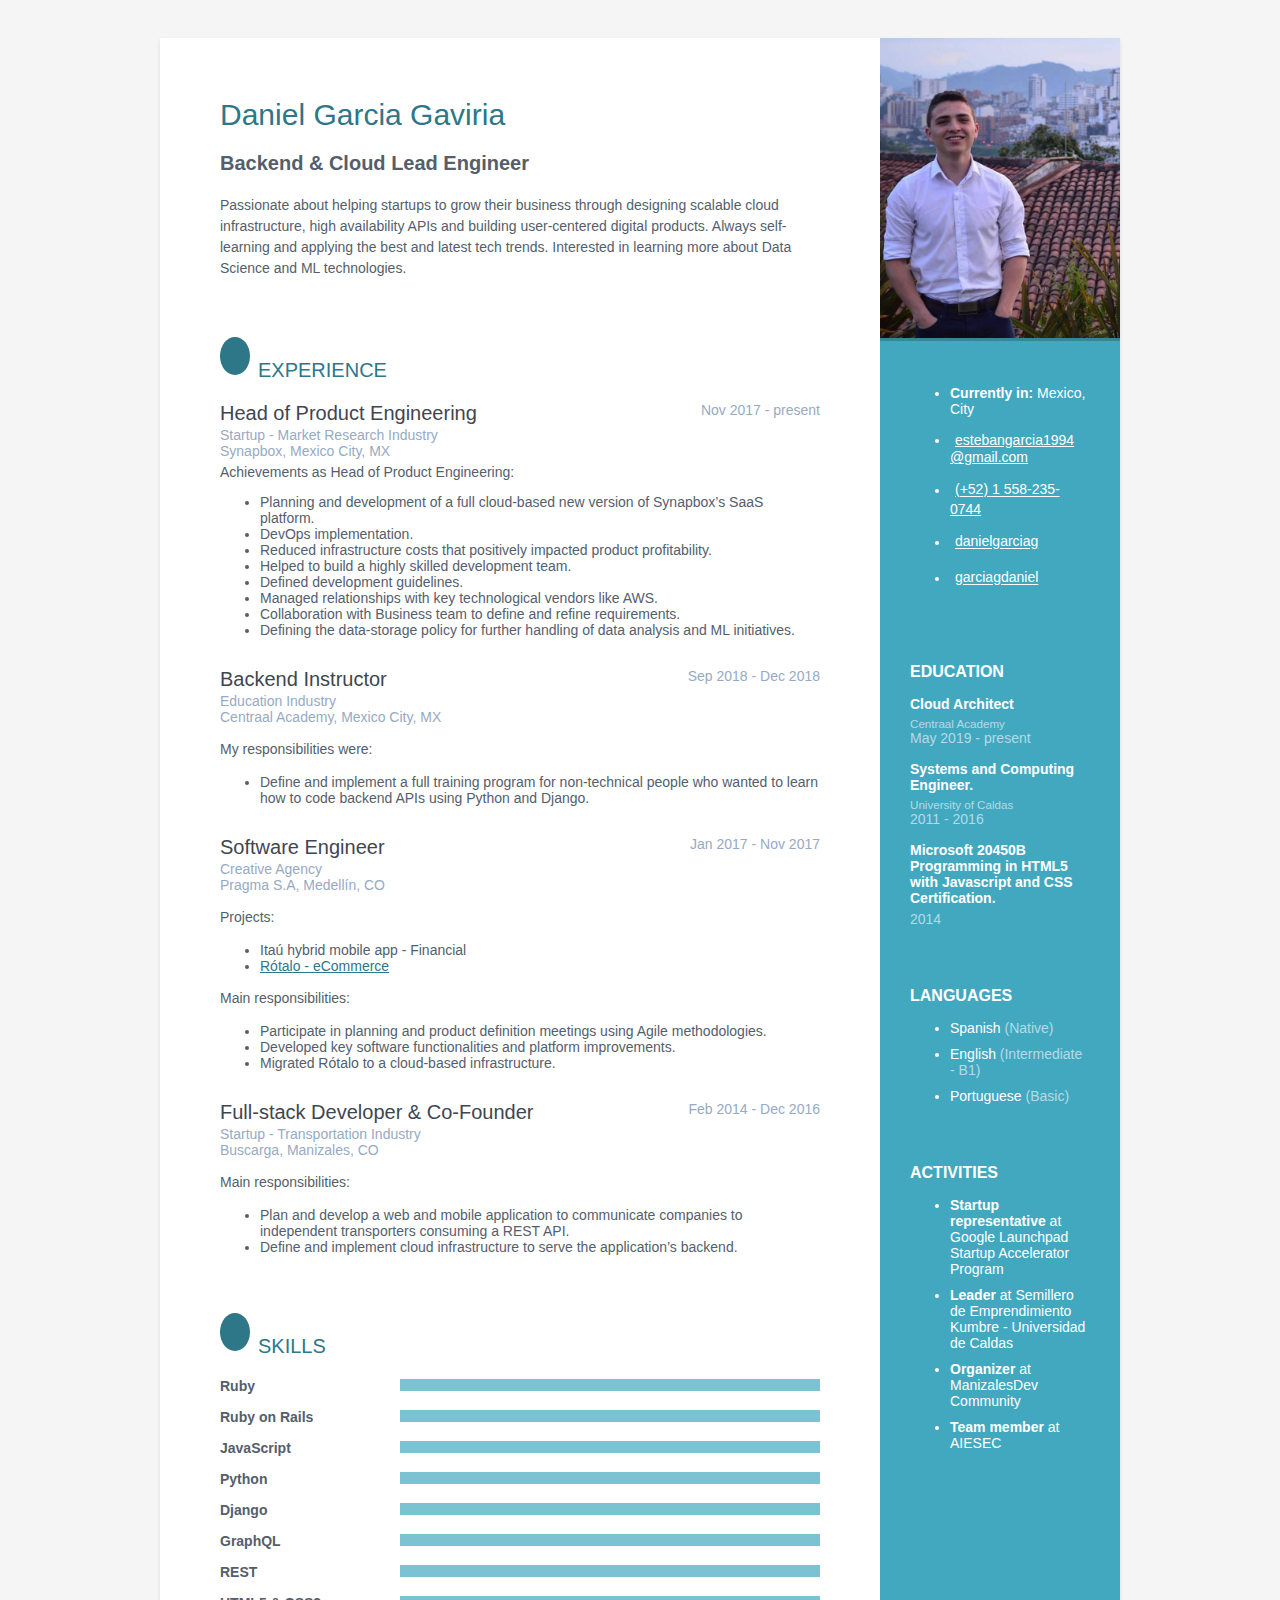
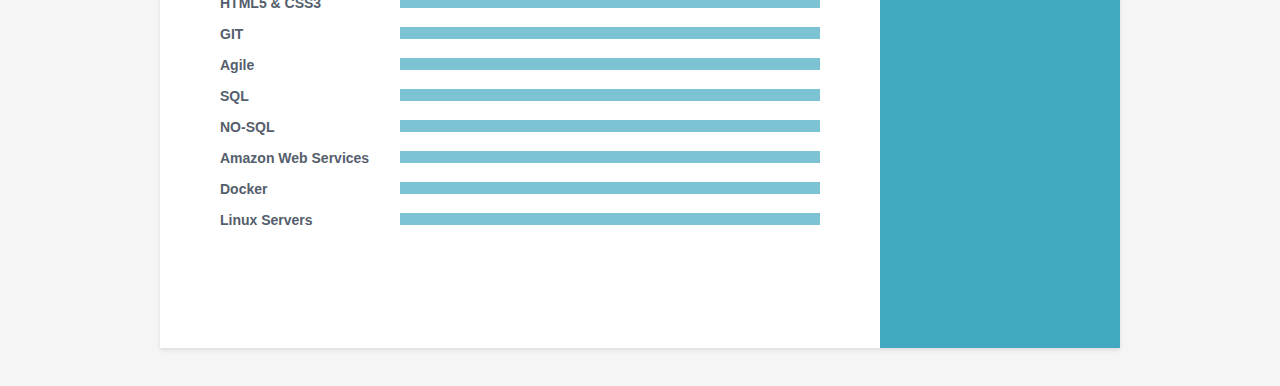
==== commit fd793f6e: "version 4" ====
--- a/index.html
+++ b/index.html
@@ -106,7 +106,7 @@
                 <a href="index-es.html">Spanish</a>
             </div> -->
             <section class="section summary-section">
-                <h2 class="name-title">Daniel Esteban Garcia Gaviria</h2>
+                <h2 class="name-title">Daniel Garcia Gaviria</h2>
                 <h3 class="position">Backend & Cloud Lead Engineer</h3>
                 <div class="summary">
                     <p>Passionate about helping startups to grow their business through
